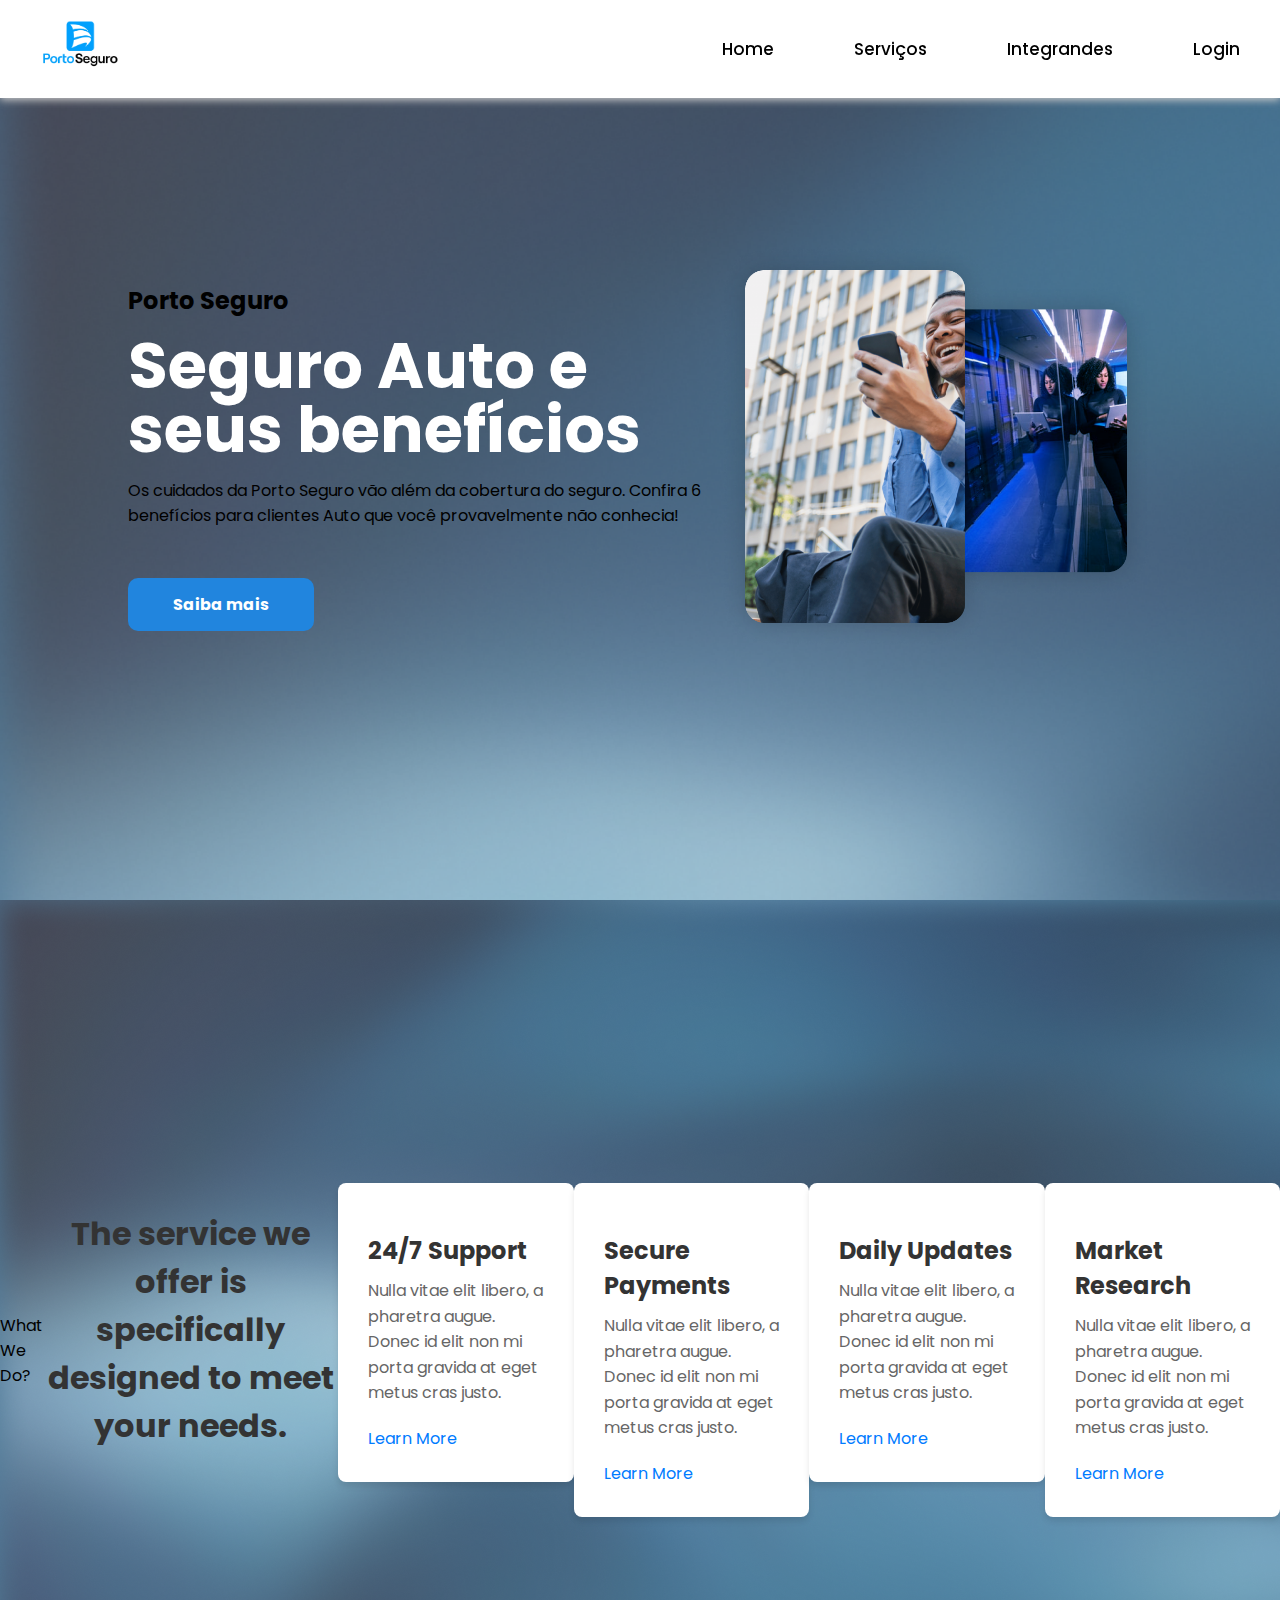
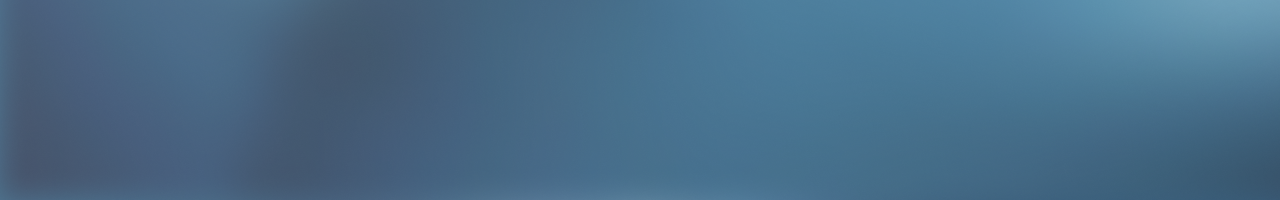
==== index.html @ 53644691 "Inicio" ====
<!DOCTYPE html>
<html lang="Pt-br">
<head>
    <meta charset="UTF-8">
    <meta http-equiv="X-UA-Compatible" content="IE=edge">
    <meta name="viewport" content="width=device-width, initial-scale=1.0">
    <link href='https://unpkg.com/boxicons@2.1.2/css/boxicons.min.css' rel='stylesheet'>
    <link rel="preconnect" href="https://fonts.gstatic.com">
    <link href="https://fonts.googleapis.com/css2?family=Poppins:wght@300;400;500;600&display=swap" rel="stylesheet">
    <link rel="preconnect" href="https://fonts.googleapis.com">
    <link rel="preconnect" href="https://fonts.gstatic.com" crossorigin>
    <link href="https://fonts.googleapis.com/css2?family=Manrope:wght@500;700&display=swap" rel="stylesheet">
    <link rel="stylesheet" href="style.css">
    <link rel="stylesheet" href="card.css">
    <link rel="shortcut icon" href="./favicon.svg" type="image/svg+xml">

    
    <title>Porto Seguro</title>
</head>
<body>
    <header>
        <nav class="navigation">
            <div class="logo">
                <img src="./img/porto-seguro-logo.png" alt="Logo">
            </div>
            <ul class="nav-menu">
                <li class="nav-item"><a href="./index.html">Home</a></li>
                <li class="nav-item"><a href="#">Serviços</a></li>
                <li class="nav-item"><a href="#">Integrandes</a></li>
                <li class="nav-item"><a href="./login.html">Login</a></li>
            
            </ul>
            <div class="menu">
                <span class="bar"></span>
                <span class="bar"></span>
                <span class="bar"></span>
            </div>
        </nav>
    </header>
    <main>
        <section class="home">
            <div class="home-text">
                <h4 class="text-h4">Porto Seguro</h4>
                <h1 class="text-h1">Seguro Auto e seus benefícios </h1>
                <p>Os cuidados da Porto Seguro vão além da cobertura do seguro. Confira 6 benefícios para clientes Auto que você provavelmente não conhecia!</p>
                <a href="#" class="home-btn">Saiba mais</a>
            </div>
            <div class="home-img">
                <img src="./img/imagemtelaprincipal01.png" alt="homen e mulher no celular">
            </div>
        </section>
    </main>


 <!--- #cara-->

        <section class="section service" aria-labelledby="service-label">
            <div class="container">
    
              <p class="section-subtitle" id="service-label">What We Do?</p>
    
              <h2 class="h2 section-title">
                The service we offer is specifically designed to meet your needs.
              </h2>
    
              <ul class="grid-list">
    
                <li>
                  <div class="service-card">
    
                    <div class="card-icon">
                      <ion-icon name="call-outline" aria-hidden="true"></ion-icon>
                    </div>
    
                    <h3 class="h4 card-title">24/7 Support</h3>
    
                    <p class="card-text">
                      Nulla vitae elit libero, a pharetra augue. Donec id elit non mi porta gravida at eget metus cras
                      justo.
                    </p>
    
                    <a href="#" class="btn-text">
                      <span class="span">Learn More</span>
    
                      <ion-icon name="arrow-forward-outline" aria-hidden="true"></ion-icon>
                    </a>
    
                  </div>
                </li>
    
                <li>
                  <div class="service-card">
    
                    <div class="card-icon">
                      <ion-icon name="shield-checkmark-outline" aria-hidden="true"></ion-icon>
                    </div>
    
                    <h3 class="h4 card-title">Secure Payments</h3>
    
                    <p class="card-text">
                      Nulla vitae elit libero, a pharetra augue. Donec id elit non mi porta gravida at eget metus cras
                      justo.
                    </p>
    
                    <a href="#" class="btn-text">
                      <span class="span">Learn More</span>
    
                      <ion-icon name="arrow-forward-outline" aria-hidden="true"></ion-icon>
                    </a>
    
                  </div>
                </li>
    
                <li>
                  <div class="service-card">
    
                    <div class="card-icon">
                      <ion-icon name="cloud-download-outline" aria-hidden="true"></ion-icon>
                    </div>
    
                    <h3 class="h4 card-title">Daily Updates</h3>
    
                    <p class="card-text">
                      Nulla vitae elit libero, a pharetra augue. Donec id elit non mi porta gravida at eget metus cras
                      justo.
                    </p>
    
                    <a href="#" class="btn-text">
                      <span class="span">Learn More</span>
    
                      <ion-icon name="arrow-forward-outline" aria-hidden="true"></ion-icon>
                    </a>
    
                  </div>
                </li>
    
                <li>
                  <div class="service-card">
    
                    <div class="card-icon">
                      <ion-icon name="pie-chart-outline" aria-hidden="true"></ion-icon>
                    </div>
    
                    <h3 class="h4 card-title">Market Research</h3>
    
                    <p class="card-text">
                      Nulla vitae elit libero, a pharetra augue. Donec id elit non mi porta gravida at eget metus cras
                      justo.
                    </p>
    
                    <a href="#" class="btn-text">
                      <span class="span">Learn More</span>
    
                      <ion-icon name="arrow-forward-outline" aria-hidden="true"></ion-icon>
                    </a>
    
                  </div>
                </li>
    
              </ul>
    
            </div>
          </section>
---- style.css ----
@import url('https://fonts.googleapis.com/css2?family=Poppins:wght@300;400;500;600;700&display=swap');

*{
    margin: 0;
    padding: 0;
    box-sizing: border-box;
    font-family: 'Poppins', sans-serif;
    list-style: none;
    text-decoration: none;
}
:root{
    --red:#2185DE;
    --white:#00000000;
    --white01:#ffffff;
    --dark:#000000;
    
}
body {
    background-image: url('img/Desktop\ -\ 6.png');
    background-size: cover;
    background-repeat: no-repeat;
}

.navigation{
    display: flex;
    align-items: center;
    justify-content: space-between;
    padding: 18px 40px;
    box-shadow: 0 0.1rem 0.5rem #ccc;
    width: 100%;
    background: var(--white01);
    transition: all 0.5s;
    position: fixed;
}
.navigation .logo{
    color: var(--red);
    font-size: 1.7rem;
    font-weight: 600;
}
.logo img {
    height: 50px; /* Altura da logo */
}
.logo span{
    color: var(--dark);
}
.navigation ul{
    display: flex;
    align-items: center;
    gap: 5rem;
}
.navigation ul li a{
    color: var(--dark);
    font-size: 17px;
    font-weight: 500;
    transition: all 0.5s;
}
.navigation ul li a:hover{
    color: var(--red);
}
.navigation i{
    cursor: pointer;
    font-size: 1.5rem;
}
.menu{
    cursor: pointer;
    display: none;
}
.menu .bar{
    display: block;
    width: 28px;
    height: 3px;
    border-radius: 3px;
    background: var(--white01);
    margin: 5px auto;
    transition: all 0.3s;
}
.menu .bar:nth-child(1),
.menu .bar:nth-child(3){
    background: var(--white01);
}
.home{
    width: 100%;
    height: 100vh;
    display: flex;
    align-items: center;
    justify-content: space-between;
    padding: 0px 10%;
}
.home-text{
    max-width: 37rem;
}
.home-text .text-h4{
    font-size: 1.5rem;
    color: var(--dark);
    margin-bottom: 1rem;
}
.home-text .text-h1{
    font-size: 4rem;
    margin-bottom: 1rem;
    line-height: 4rem;
    color: var(--white01);

}
.home-text p{
    margin-bottom: 4rem;
}
.home-btn{
    padding: 15px 45px;
    background: var(--red);
    color: var(--white01);
    border-radius: 10px;
    font-weight: 700;
    transition: all 0.5s;
}
.home-btn:hover{
    background: #ffffff00;
}
.home-img img{
    width: 100%;
}
@media (max-width:785px) {
    .navigation{
        padding: 18px 20px;
    }
    .menu{
        display: block;
    }
    .menu.ativo .bar:nth-child(1){
        transform:  translateY(8px) rotate(45deg);
    }
    .menu.ativo .bar:nth-child(2) {
        opacity: 0;
    }
    .menu.ativo .bar:nth-child(3){
        transform: translateY(-8px) rotate(-45deg);
    }
    .nav-menu{
        position: fixed;
        right: -100%;
        top: 70px;
        width: 100%;
        height: 100%;
        flex-direction: column;
        background: var(--white01);
        gap: -10px;
        transition: 0.3s;
    }
    .nav-menu.ativo{
        right: 0;
    }
    .nav-item{
        margin: 16px 0;
    }
    /*main*/
    .home{
        padding: 100px 2%;
        flex-direction: column;
        text-align: center;
        overflow: hidden;
        gap: 5rem;
    }
    .home .text-h4{
        font-size: 15px;
    }
    .home .text-h1{
        font-size: 2.5rem;
        line-height: 3rem;
    }
    .home p{
        font-size: 15px;
    }
    .home-img{
        width: 125%;
    }
}

/* CSS DO LOGIN */

@import url('https://fonts.googleapis.com/css?family=Open+Sans:300,400,700&display=swap');

* {
    margin: 0;
    padding: 0;
    box-sizing: border-box;
    
}

body {
    font-family: 'Open Sans', sans-serif;
    
}
.container {
    display: flex;
    justify-content: center;
    align-items: center;
    height: 100vh;
    background-color: #ecf0f1;
    background-image: url('img/Desktop\ -\ 6.png');
    background-size: cover;
    background-repeat: no-repeat;
}
.content {
    
    background-color: #fff;
    border-radius: 15px;
    width: 960px;
    height: 50%;
    justify-content: space-between;
    align-items: center;
    position: relative;
}
.content::before {
    content: "";
    position: absolute;
    background-color: #2185DE;
    width: 40%;
    height: 100%;
    border-top-left-radius: 15px;
    border-bottom-left-radius: 15px;


    left: 0;
}
.title {
    font-size: 28px;
    font-weight: bold;
    text-transform: capitalize;
}
.title-primary {
    color: #fff;
}
.title-second {
    color: #2185DE;
}
.description {
    font-size: 14px;
    font-weight: 300;
    line-height: 30px;
}
.description-primary {
    color: #fff;
}
.description-second {
    color: #2185DE;
}
.btn {
    border-radius: 15px;
    text-transform: uppercase;
    color: #fff;
    font-size: 10px;
    padding: 10px 50px;
    cursor: pointer;
    font-weight: bold;
    width: 150px;
    align-self: center;
    border: none;
    margin-top: 1rem;
}
.btn-primary {
    background-color: transparent;
    border: 1px solid #fff;
    transition: background-color .3s;
}
.btn-primary:hover {
    background-color: #fff;
    color: #2185DE;
}
.btn-second {
    background-color: #2185DE;
    border: 1px solid #2185DE;
    transition: background-color .3s;
}
.btn-second:hover {
    background-color: #fff;
    border: 1px solid #2185DE;
    color: #2185DE;
}
.first-content {
    display: flex;
}
.first-content .second-column {
    z-index: 11;
}
.first-column {
    text-align: center;
    width: 40%;
    z-index: 10;
}
.second-column {
    width: 60%;
    display: flex;
    flex-direction: column;
    align-items: center;
}
.social-media {
    margin: 1rem 0;
}
.link-social-media:not(:first-child){
    margin-left: 10px;
}
.link-social-media .item-social-media {
    transition: background-color .3s;
}
.link-social-media:hover .item-social-media{
    background-color: #2185DE;
    color: #fff;
    border-color: #2185DE;
}
.list-social-media {
    display: flex;
    list-style-type: none;
}
.item-social-media {
    border: 1px solid #bdc3c7;
    border-radius: 50%;
    width: 35px;
    height: 35px;
    line-height: 35px;
    text-align: center;
    color: #2185DE;
}
.form {
    display: flex;
    flex-direction: column;
    width: 55%;
}
.form input {
    height: 45px;
    width: 100%;
    border: none;
    background-color: #ecf0f1;
}
input:-webkit-autofill 
{    
    -webkit-box-shadow: 0 0 0px 1000px #ecf0f1 inset !important;
    -webkit-text-fill-color: #000 !important;
}
.label-input {
    background-color: #ecf0f1;
    display: flex;
    align-items: center;
    margin: 8px;
}
.icon-modify {
    color: #2185DE;
    padding: 0 5px;
}

/* second content*/

.second-content {
    position: absolute;
    display: flex;
}
.second-content .first-column {
    order: 2;
    z-index: -1;
}
.second-content .second-column {
    order: 1;
    z-index: -1;
}
.password {
    color: #34495e;
    font-size: 14px;
    margin: 15px 0;
    text-align: center;
}
.password::first-letter {
    text-transform: capitalize;
}



.sign-in-js .first-content .first-column {
    z-index: -1;
}

.sign-in-js .second-content .second-column {
    z-index: 11;
}
.sign-in-js .second-content .first-column {
    z-index: 13;
}

.sign-in-js .content::before {
    left: 60%;
    border-top-left-radius: 0;
    border-bottom-left-radius: 0;
    border-top-right-radius: 15px;
    border-bottom-right-radius: 15px;
    animation: slidein 1s; 

    z-index: 12;
}

.sign-up-js .content::before {
    animation: slideout 1s; 

    z-index: 12;
}

.sign-up-js .second-content .first-column,
.sign-up-js .second-content .second-column {
    z-index: -1;
}

.sign-up-js .first-content .second-column {
    z-index: 11;
}

.sign-up-js .first-content .first-column {
    z-index: 13;    
}


/* DESLOCAMENTO CONTEÚDO ATRÁS DO CONTENT:BEFORE*/
.sign-in-js .first-content .second-column {

    z-index: -1;
    position: relative;
    animation: deslocamentoEsq 1.3s; 
}

.sign-up-js .second-content .second-column {
    position: relative;
    z-index: -1;
    animation: deslocamentoDir 1.3s; 
}



@keyframes deslocamentoEsq {

    from {
        left: 0;
        opacity: 1;
        z-index: 12;
    }

    25% {
        left: -80px;
        opacity: .5;
        
    }

    50% {
        left: -100px;
        opacity: .2;
        
    }

    to {
        left: -110px;
        opacity: 0;
        z-index: -1;
    }
}


@keyframes deslocamentoDir {

    from {
        left: 0;
        z-index: 12;
    }

    25% {
        left: 80px;
        
    }

    50% {
        left: 100px;
        
    }

    to {
        left: 110px;
        z-index: -1;
    }
}


/*ANIMAÇÃO CSS*/

@keyframes slidein {

    from {
        left: 0;
        width: 40%;
    }

    25% {
        left: 5%;
        width: 50%;
    }

    50% {
        left: 25%;
        width: 60%;
    }

    75% {
        left: 45%;
        width: 50%;
    }

    to {
        left: 60%;
        width: 40%;
    }
}

@keyframes slideout {

    from {
        left: 60%;
        width: 40%;
    }

    25% {
        left: 45%;
        width: 50%;
    }

    50% {
        left: 25%;
        width: 60%;
    }

    75% {
        left: 5%;
        width: 50%;
    }

    to {
        left: 0;
        width: 40%;
    }
}

/*VERSÃO MOBILE*/
@media screen and (max-width: 1040px) {
    .content {
        width: 100%;
        height: 100%;
    }

    .content::before {
        width: 100%;
        height: 40%;
        top: 0;
        border-radius: 0;
    }
    .first-content, .second-content {
        flex-direction: column;
        justify-content: space-around;
    }

    .first-column, .second-column {
        width: 100%;
    }
    
    .sign-in-js .content::before {
        top: 60%;
        left: 0;
        border-radius: 0;

    }

    .form {
        width: 90%;
    }
    
    /* ANIMAÇÃO MOBILE CSS*/

    @keyframes deslocamentoEsq {

        from {
            top: 0;
            opacity: 1;
            z-index: 12;
        }
    
        25% {
            top: -80px;
            opacity: .5;
        }
    
        50% {
            top: -100px;
            opacity: .2;
            
        }
    
        to {
            top: -110px;
            opacity: 0;
            z-index: -1;
        }
    }
    
    
    @keyframes deslocamentoDir {
    
        from {
            top: 0;
            z-index: 12;
        }
    
        25% {
            top: 80px;
        }
    
        50% {
            top: 100px;
        }
    
        to {
            top: 110px;
            z-index: -1;
        }
    }
    
    
    
    @keyframes slidein {
    
        from {
            top: 0;
            height: 40%;
        }
    
        25% {
            top: 5%;
            height: 50%;
        }
    
        50% {
            top: 25%;
            height: 60%;
        }
    
        75% {
            top: 45%;
            height: 50%;
        }
    
        to {
            top: 60%;
            height: 40%;
        }
    }
    
    @keyframes slideout {
    
        from {
            top: 60%;
            height: 40%;
        }
    
        25% {
            top: 45%;
            height: 50%;
        }
    
        50% {
            top: 25%;
            height: 60%;
        }
    
        75% {
            top: 5%;
            height: 50%;
        }
    
        to {
            top: 0;
            height: 40%;
        }
    }
   
}

@media screen and (max-width: 740px) {
    .form {
        width: 50%;
    }
}

@media screen and (max-width: 425px) {
    .form {
        width: 100%;
    }
}

.features .box-container {
    display: grid;
    grid-template-columns: repeat(auto-fit, minmax(32rem, 1fr));
    gap: 1.5rem;
}
.features .box-container .box {
    background: #111;
}

.features .box-container .box.second {
    display: flex;
    flex-flow: column-reverse;
}

.features .box-container .box:hover .image img {
    transform: scale(1.1);
}
.features .box-container .box .image {
    height: 30rem;
    width: 100%;
    overflow: hidden;
}

.features .box-container .box .image img {
    height: 100%;
    width: 100%;
    object-fit: cover;
}
.features .box-container .box .content {
    padding: 2rem;
    text-align: center;
}

.features .box-container .box .content img {
    height: 9rem;
    margin-bottom: 1rem;
    filter: invert(1);
}

.features .box-container .box .content h3 {
    font-size: 2rem;
    color: rgb(5, 238, 21);
}

.features .box-container .box .content p {
    line-height: 2;
    font-size: 1.5rem;
    color: #aaa;
    padding: 1rem 0;
}

    /* Cara */

  /* Estilos para o título da seção */
  .section-title {
    color: #333;
    font-size: 32px;
    font-weight: bold;
    text-align: center;
    margin-bottom: 40px;
  }
  
  /* Estilos para os itens da lista */
  .grid-list {
    list-style: none;
    padding: 0;
    margin: 0;
    display: flex;
    justify-content: space-between;
  }
  
  /* Estilos para os cartões de serviço */
  .service-card {
    background-color: #fff;
    padding: 30px;
    border-radius: 8px;
    box-shadow: 0 4px 6px rgba(0, 0, 0, 0.1);
    transition: all 0.3s ease;
  }
  
  .service-card:hover {
    box-shadow: 0 6px 8px rgba(0, 0, 0, 0.2);
  }
  
  /* Estilos para o ícone do cartão */
  .card-icon {
    text-align: center;
    margin-bottom: 20px;
  }
  
  .card-icon ion-icon {
    font-size: 36px;
    color: #333;
  }
  
  /* Estilos para o título do cartão */
  .card-title {
    color: #333;
    font-size: 24px;
    font-weight: bold;
    margin-bottom: 10px;
  }
  
  /* Estilos para o texto do cartão */
  .card-text {
    color: #666;
    font-size: 16px;
    line-height: 1.6;
    margin-bottom: 20px;
  }
  
  /* Estilos para o botão do cartão */
  .btn-text {
    color: #007bff;
    text-decoration: none;
    display: inline-block;
    transition: color 0.3s ease;
  }
  
  .btn-text:hover {
    color: #0056b3;
  }
  
  /* Estilos para o ícone do botão */
  .btn-text ion-icon {
    font-size: 16px;
    vertical-align: middle;
    margin-left: 5px;
  }
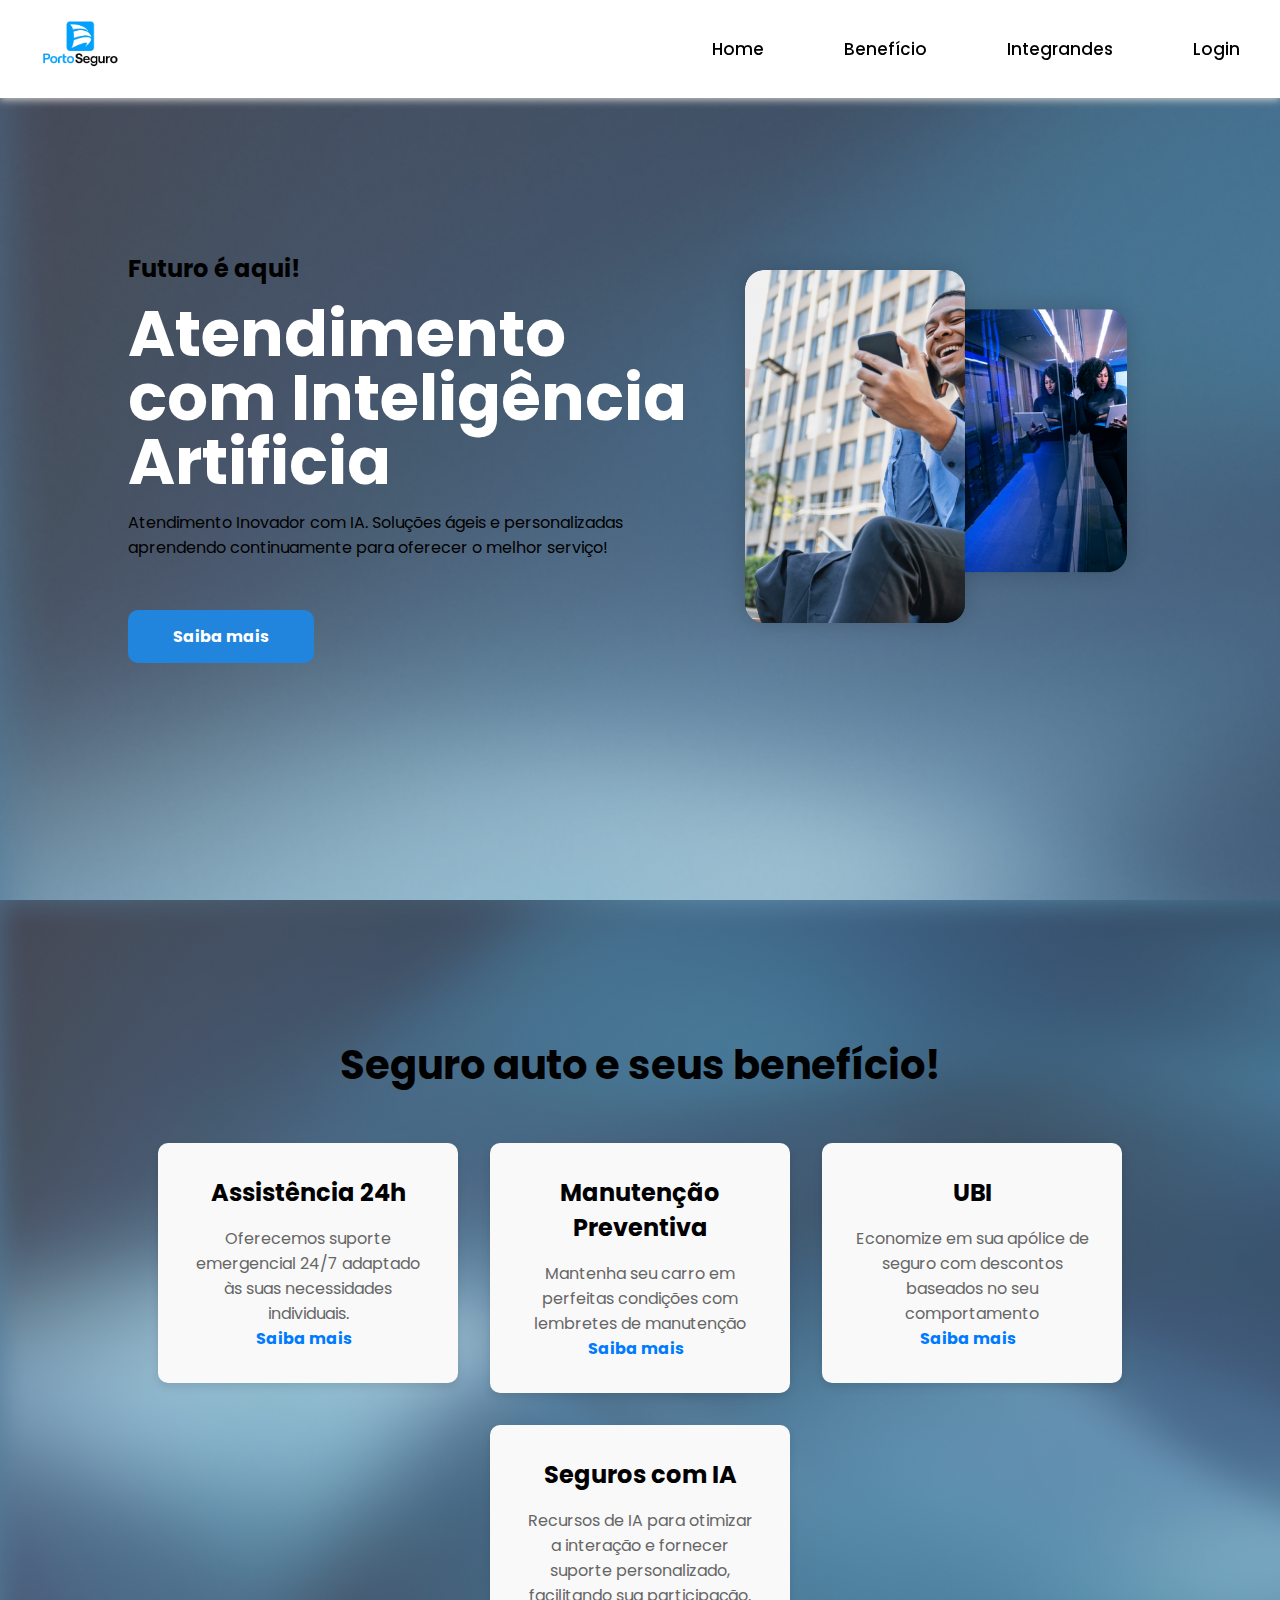
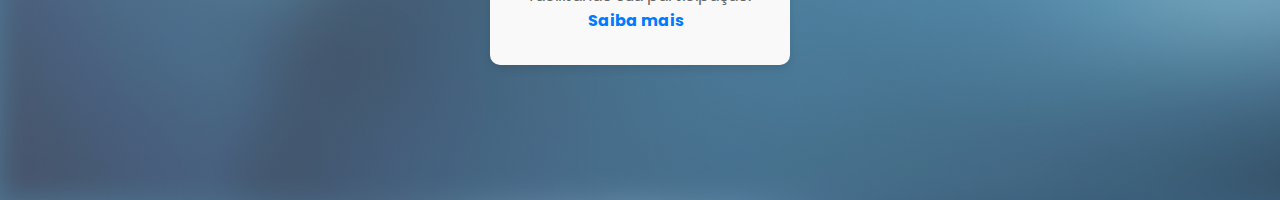
==== commit acd556bd: "texto" ====
--- a/index.html
+++ b/index.html
@@ -25,7 +25,7 @@
             </div>
             <ul class="nav-menu">
                 <li class="nav-item"><a href="./index.html">Home</a></li>
-                <li class="nav-item"><a href="#">Serviços</a></li>
+                <li class="nav-item"><a href="#">Benefício</a></li>
                 <li class="nav-item"><a href="#">Integrandes</a></li>
                 <li class="nav-item"><a href="./login.html">Login</a></li>
             
@@ -40,9 +40,9 @@
     <main>
         <section class="home">
             <div class="home-text">
-                <h4 class="text-h4">Porto Seguro</h4>
-                <h1 class="text-h1">Seguro Auto e seus benefícios </h1>
-                <p>Os cuidados da Porto Seguro vão além da cobertura do seguro. Confira 6 benefícios para clientes Auto que você provavelmente não conhecia!</p>
+                <h4 class="text-h4">Futuro é aqui!</h4>
+                <h1 class="text-h1">Atendimento com Inteligência Artificia</h1>
+                <p>Atendimento Inovador com IA. Soluções ágeis e personalizadas aprendendo continuamente para oferecer o melhor serviço!</p>
                 <a href="#" class="home-btn">Saiba mais</a>
             </div>
             <div class="home-img">
@@ -57,10 +57,8 @@
         <section class="section service" aria-labelledby="service-label">
             <div class="container">
     
-              <p class="section-subtitle" id="service-label">What We Do?</p>
-    
               <h2 class="h2 section-title">
-                The service we offer is specifically designed to meet your needs.
+                Seguro auto e seus benefício!
               </h2>
     
               <ul class="grid-list">
@@ -72,15 +70,14 @@
                       <ion-icon name="call-outline" aria-hidden="true"></ion-icon>
                     </div>
     
-                    <h3 class="h4 card-title">24/7 Support</h3>
+                    <h3 class="h4 card-title">Assistência 24h</h3>
     
                     <p class="card-text">
-                      Nulla vitae elit libero, a pharetra augue. Donec id elit non mi porta gravida at eget metus cras
-                      justo.
+                        Oferecemos suporte emergencial 24/7 adaptado às suas necessidades individuais.
                     </p>
     
-                    <a href="#" class="btn-text">
-                      <span class="span">Learn More</span>
+                    <a href="./login.html" class="btn-text">
+                      <span class="span">Saiba mais</span>
     
                       <ion-icon name="arrow-forward-outline" aria-hidden="true"></ion-icon>
                     </a>
@@ -95,15 +92,14 @@
                       <ion-icon name="shield-checkmark-outline" aria-hidden="true"></ion-icon>
                     </div>
     
-                    <h3 class="h4 card-title">Secure Payments</h3>
+                    <h3 class="h4 card-title">Manutenção Preventiva</h3>
     
                     <p class="card-text">
-                      Nulla vitae elit libero, a pharetra augue. Donec id elit non mi porta gravida at eget metus cras
-                      justo.
+                        Mantenha seu carro em perfeitas condições com lembretes de manutenção
                     </p>
     
-                    <a href="#" class="btn-text">
-                      <span class="span">Learn More</span>
+                    <a href="./login.html" class="btn-text">
+                      <span class="span">Saiba mais</span>
     
                       <ion-icon name="arrow-forward-outline" aria-hidden="true"></ion-icon>
                     </a>
@@ -118,15 +114,14 @@
                       <ion-icon name="cloud-download-outline" aria-hidden="true"></ion-icon>
                     </div>
     
-                    <h3 class="h4 card-title">Daily Updates</h3>
+                    <h3 class="h4 card-title">UBI</h3>
     
                     <p class="card-text">
-                      Nulla vitae elit libero, a pharetra augue. Donec id elit non mi porta gravida at eget metus cras
-                      justo.
+                        Economize em sua apólice de seguro com descontos baseados no seu comportamento
                     </p>
     
-                    <a href="#" class="btn-text">
-                      <span class="span">Learn More</span>
+                    <a href="./login.html" class="btn-text">
+                      <span class="span">Saiba mais</span>
     
                       <ion-icon name="arrow-forward-outline" aria-hidden="true"></ion-icon>
                     </a>
@@ -141,15 +136,14 @@
                       <ion-icon name="pie-chart-outline" aria-hidden="true"></ion-icon>
                     </div>
     
-                    <h3 class="h4 card-title">Market Research</h3>
+                    <h3 class="h4 card-title">Seguros com IA</h3>
     
                     <p class="card-text">
-                      Nulla vitae elit libero, a pharetra augue. Donec id elit non mi porta gravida at eget metus cras
-                      justo.
+                      Recursos de IA para otimizar a interação e fornecer suporte personalizado, facilitando sua participação.
                     </p>
     
-                    <a href="#" class="btn-text">
-                      <span class="span">Learn More</span>
+                    <a href="./login.html" class="btn-text">
+                      <span class="span">Saiba mais</span>
     
                       <ion-icon name="arrow-forward-outline" aria-hidden="true"></ion-icon>
                     </a>
--- a/style.css
+++ b/style.css
@@ -747,70 +747,56 @@
 }
 
     /* Cara */
-
-  /* Estilos para o título da seção */
+/* Centralizando o texto */
+
+.section.service {
+    text-align: center;
+  }
+  
+  /* Estilizando o subtítulo da seção */
+  .section-subtitle {
+    font-size: 1.5rem;
+    margin-bottom: 2rem;
+    
+  }
+  
+  /* Estilizando o título da seção */
   .section-title {
-    color: #333;
-    font-size: 32px;
+    font-size: 2.5rem;
+    margin-bottom: 3rem;
+
+  }
+  
+  /* Estilizando os cartões de serviço */
+  .service-card {
+    background-color: #f9f9f9;
+    border-radius: 10px;
+    padding: 2rem;
+    box-shadow: 0 4px 8px rgba(0, 0, 0, 0.1);
+    transition: box-shadow 0.3s ease;
+  }
+  
+  .service-card:hover {
+    box-shadow: 0 8px 16px rgba(255, 255, 255, 0.2);
+  }
+  
+  /* Estilizando o título do cartão */
+  .card-title {
+    font-size: 1.5rem;
+    margin-bottom: 1rem;
+  }
+  
+  /* Estilizando o texto do cartão */
+  .card-text {
+    font-size: 1rem;
+    color: #666;
+  }
+  
+  /* Estilizando o botão de texto */
+  .btn-text {
+    text-decoration: none;
+    color: #007bff;
     font-weight: bold;
-    text-align: center;
-    margin-bottom: 40px;
-  }
-  
-  /* Estilos para os itens da lista */
-  .grid-list {
-    list-style: none;
-    padding: 0;
-    margin: 0;
-    display: flex;
-    justify-content: space-between;
-  }
-  
-  /* Estilos para os cartões de serviço */
-  .service-card {
-    background-color: #fff;
-    padding: 30px;
-    border-radius: 8px;
-    box-shadow: 0 4px 6px rgba(0, 0, 0, 0.1);
-    transition: all 0.3s ease;
-  }
-  
-  .service-card:hover {
-    box-shadow: 0 6px 8px rgba(0, 0, 0, 0.2);
-  }
-  
-  /* Estilos para o ícone do cartão */
-  .card-icon {
-    text-align: center;
-    margin-bottom: 20px;
-  }
-  
-  .card-icon ion-icon {
-    font-size: 36px;
-    color: #333;
-  }
-  
-  /* Estilos para o título do cartão */
-  .card-title {
-    color: #333;
-    font-size: 24px;
-    font-weight: bold;
-    margin-bottom: 10px;
-  }
-  
-  /* Estilos para o texto do cartão */
-  .card-text {
-    color: #666;
-    font-size: 16px;
-    line-height: 1.6;
-    margin-bottom: 20px;
-  }
-  
-  /* Estilos para o botão do cartão */
-  .btn-text {
-    color: #007bff;
-    text-decoration: none;
-    display: inline-block;
     transition: color 0.3s ease;
   }
   
@@ -818,10 +804,29 @@
     color: #0056b3;
   }
   
-  /* Estilos para o ícone do botão */
+  /* Estilizando o ícone dentro do botão */
   .btn-text ion-icon {
-    font-size: 16px;
-    vertical-align: middle;
-    margin-left: 5px;
+    margin-left: 0.5rem;
+  }
+  
+  /* Estilizando a lista de cartões */
+  .grid-list {
+    display: flex;
+    flex-wrap: wrap;
+    justify-content: center;
+    gap: 2rem;
+  }
+  
+  /* Estilizando os itens da lista */
+  .grid-list li {
+    flex: 1 1 300px;
+    max-width: 300px;
+  }
+  
+  /* Posicionando o título acima dos cartões */
+  .container {
+    display: flex;
+    flex-direction: column;
+    align-items: center;
   }
   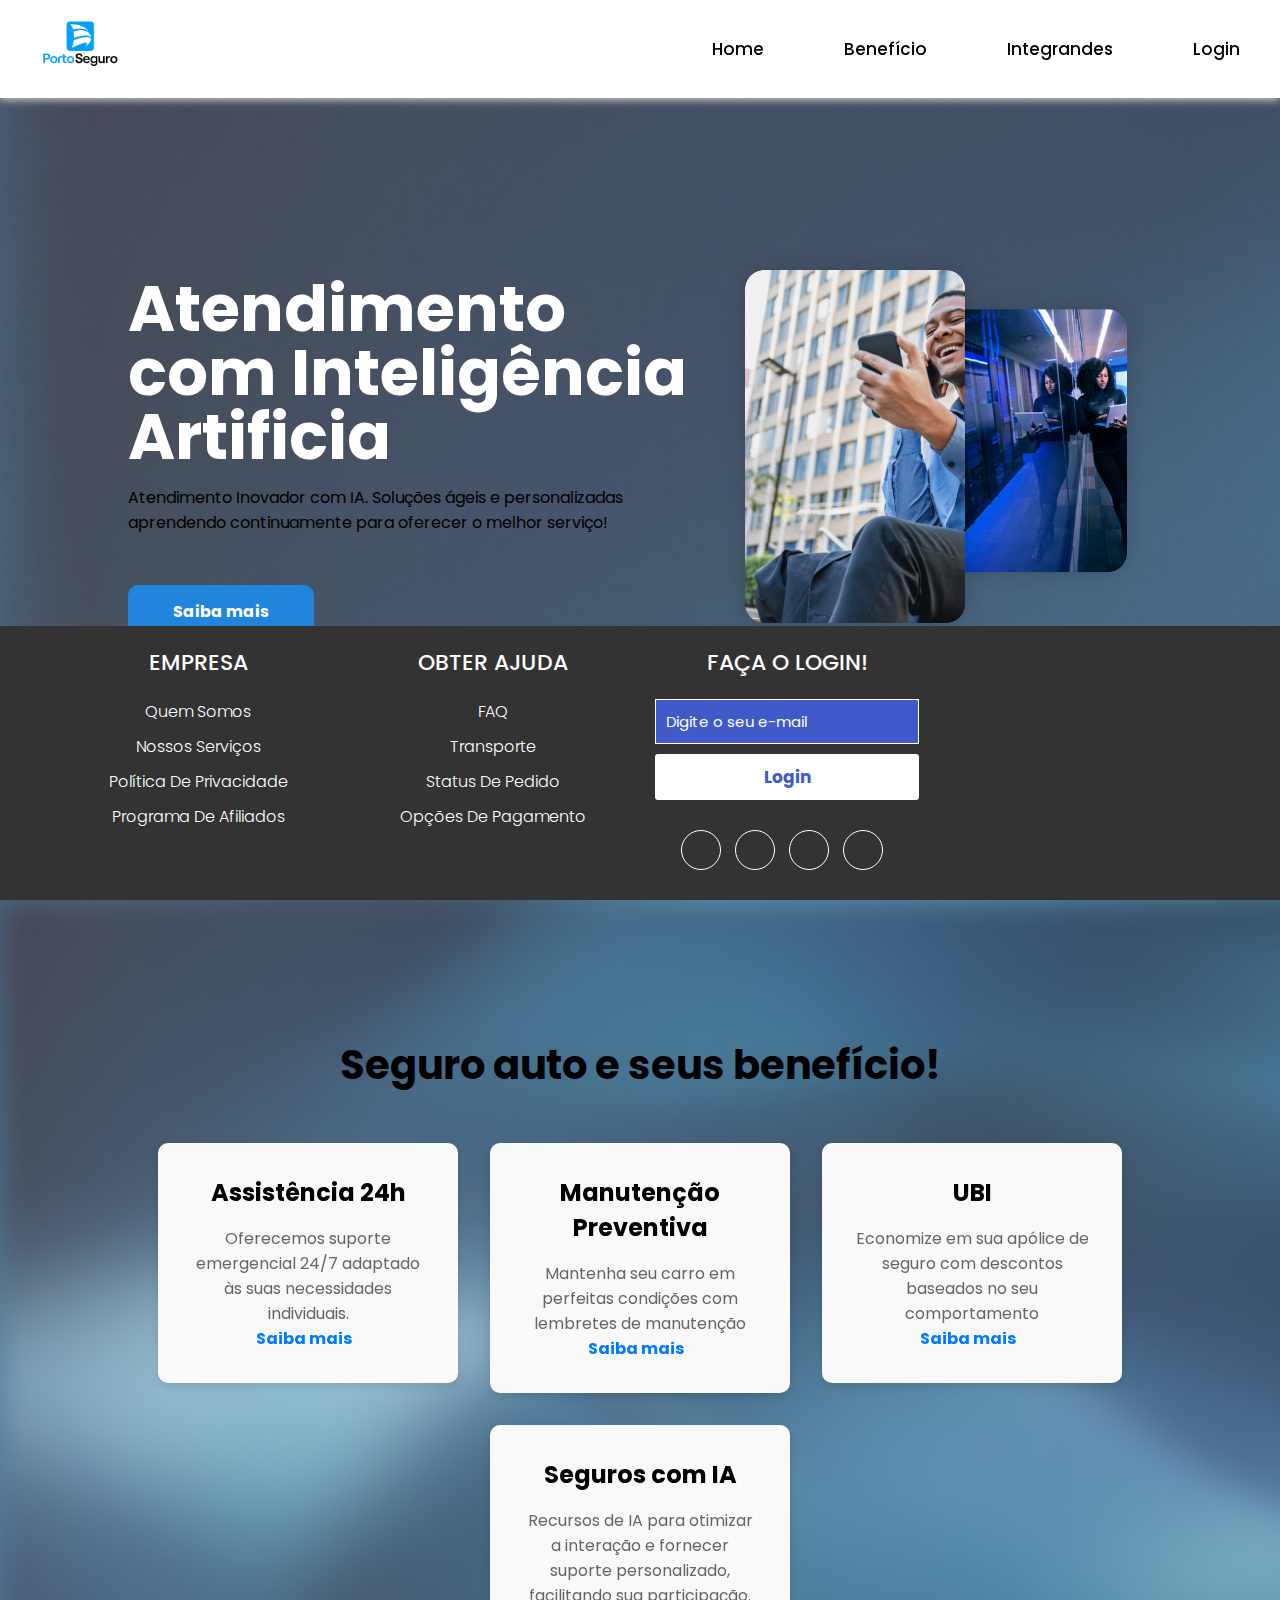
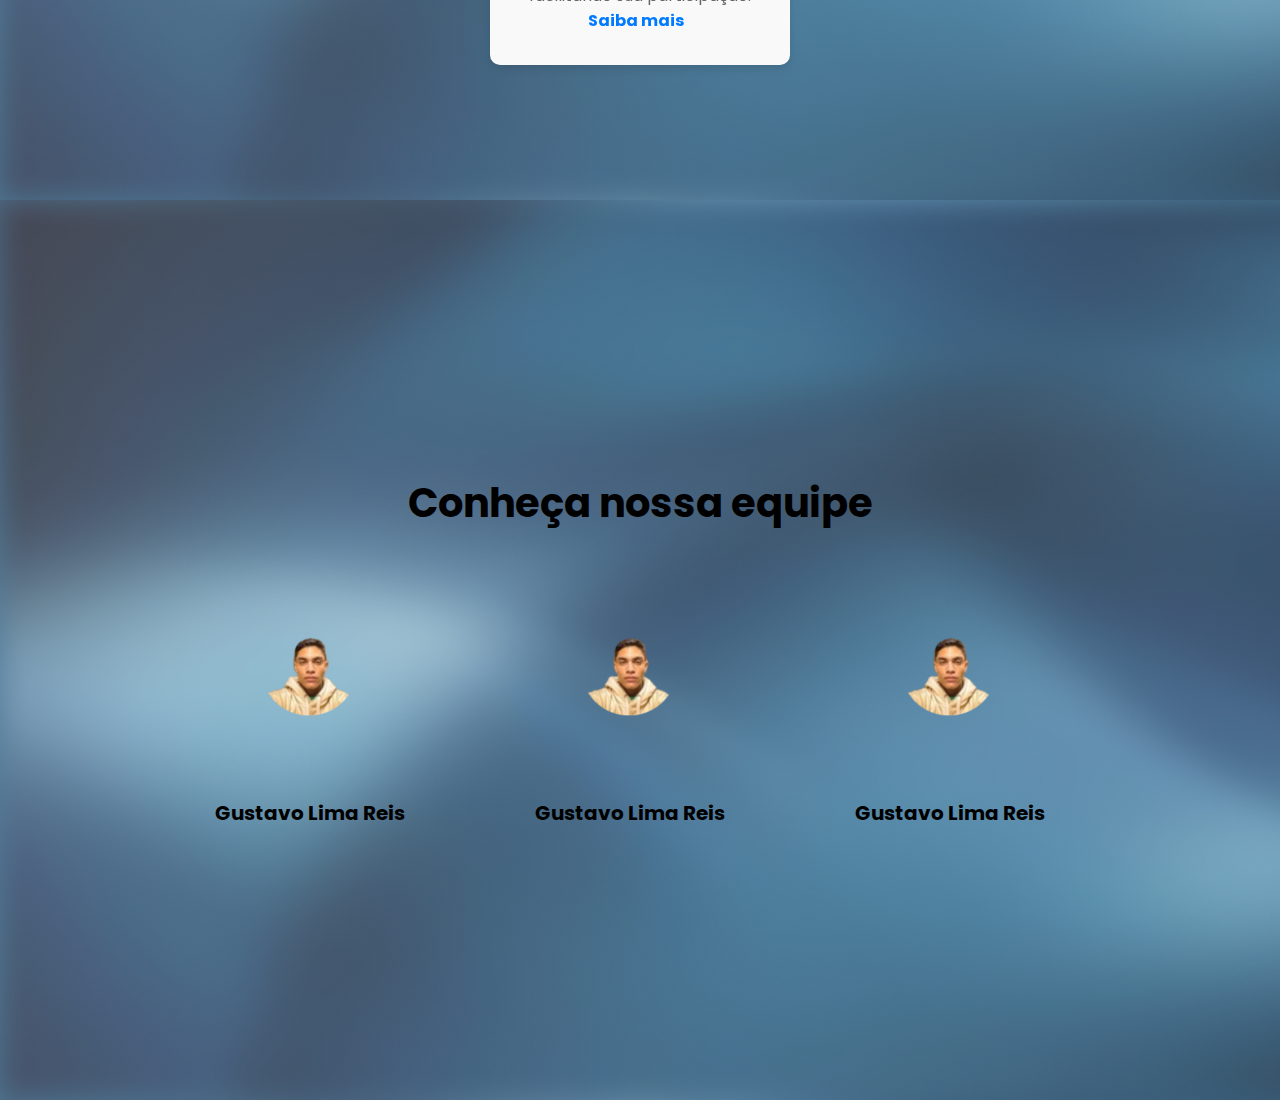
==== commit e0da35c1: "rodape e integgrantes" ====
--- a/index.html
+++ b/index.html
@@ -40,7 +40,6 @@
     <main>
         <section class="home">
             <div class="home-text">
-                <h4 class="text-h4">Futuro é aqui!</h4>
                 <h1 class="text-h1">Atendimento com Inteligência Artificia</h1>
                 <p>Atendimento Inovador com IA. Soluções ágeis e personalizadas aprendendo continuamente para oferecer o melhor serviço!</p>
                 <a href="#" class="home-btn">Saiba mais</a>
@@ -152,8 +151,66 @@
                 </li>
     
               </ul>
-    
-            </div>
-          </section>
-
-          +            </div>
+
+
+            <section class="team" aria-labelledby="team-label">
+                <div class="container">
+                    <h2 class="h2 section-title">Conheça nossa equipe</h2>
+                    <div class="team-slider">
+                        <div class="team-member">
+                            <img src="./img/foto-gur200.png" alt="Nome do Integrante 1">
+                            <h3 class="h4 member-name">Gustavo Lima Reis</h3>
+                        </div>
+                        <div class="team-member">
+                            <img src="./img/foto-gur200.png" alt="Nome do Integrante 2">
+                            <h3 class="h4 member-name">Gustavo Lima Reis</h3>
+                        </div>
+                        <div class="team-member">
+                            <img src="./img/foto-gur200.png" alt="Nome do Integrante 2">
+                            <h3 class="h4 member-name">Gustavo Lima Reis</h3>
+                        </div>
+                                        <!--RODAPE-->
+
+                                        <footer>
+                                            <div class="container-footer">
+                                                <div class="row-footer">
+                                                    <div class="footer-col">
+                                                        <h4>Empresa</h4>
+                                                        <ul>
+                                                            <li><a href="#"> Quem somos </a></li>
+                                                            <li><a href=""> nossos serviços </a></li>
+                                                            <li><a href=""> política de privacidade </a></li>
+                                                            <li><a href=""> programa de afiliados</a></li>
+                                                        </ul>
+                                                    </div>
+                                                    
+                                                    <div class="footer-col">
+                                                        <h4>Obter ajuda</h4>
+                                                        <ul>
+                                                            <li><a href="#">FAQ</a></li>
+                                                            <li><a href="#">Transporte</a></li>
+                                                            <li><a href="#">Status De Pedido</a></li>
+                                                            <li><a href="#">Opções De Pagamento</a></li>
+                                                        </ul>
+                                                    </div>
+
+                                                    <div class="footer-col">
+                                                        <h4>Faça o login!</h4>
+                                                        <div class="form-sub">
+                                                            <form>
+                                                                <input type="email" placeholder="Digite o seu e-mail" required>
+                                                                <button>Login</button>
+                                                            </form>
+                                                        </div>
+                                    
+                                                        <div class="medias-socias">
+                                                            <a href="#"> <i class="fa fa-facebook"></i> </a>
+                                                            <a href="#"> <i class="fa fa-instagram"></i> </a>
+                                                            <a href="#"> <i class="fa fa-twitter"></i> </a>
+                                                            <a href="#"> <i class="fa fa-linkedin"></i> </a>
+                                                        </div>
+<body>
+
+                                                        
+                                    --- a/style.css
+++ b/style.css
@@ -749,6 +749,7 @@
     /* Cara */
 /* Centralizando o texto */
 
+/* Centralizando o texto */
 .section.service {
     text-align: center;
   }
@@ -757,18 +758,17 @@
   .section-subtitle {
     font-size: 1.5rem;
     margin-bottom: 2rem;
-    
   }
   
   /* Estilizando o título da seção */
   .section-title {
     font-size: 2.5rem;
     margin-bottom: 3rem;
-
   }
   
   /* Estilizando os cartões de serviço */
   .service-card {
+    position: relative; /* Para posicionamento absoluto do círculo */
     background-color: #f9f9f9;
     border-radius: 10px;
     padding: 2rem;
@@ -777,7 +777,7 @@
   }
   
   .service-card:hover {
-    box-shadow: 0 8px 16px rgba(255, 255, 255, 0.2);
+    box-shadow: 0 8px 16px rgba(0, 0, 0, 0.2);
   }
   
   /* Estilizando o título do cartão */
@@ -829,4 +829,156 @@
     flex-direction: column;
     align-items: center;
   }
-  +  
+ /*integrantes*/
+
+ .team-slider {
+    display: flex;
+    overflow-x: auto;
+    scroll-snap-type: x mandatory;
+    -webkit-overflow-scrolling: touch;
+}
+
+.team-member {
+    flex: 0 0 auto;
+    scroll-snap-align: start;
+    margin-right: 20px;
+    width: 300px; /* largura do cartão do membro */
+}
+
+.member-name {
+    font-size: 20px;
+    margin-top: 10px;
+}
+
+/*RODAPE*/
+
+@import url('https://fonts.googleapis.com/css2?family=Poppins:wght@300;400;500;600&display=swap');
+*{
+    margin: 0;
+    padding: 0;
+    box-sizing: border-box;
+    font-family: 'Poppins', sans-serif;
+}
+footer{
+    background-color: #415aca;
+    padding: 50px 0;
+}
+.container-footer{
+    max-width: 1400px;
+    padding: 0 4%;
+    margin: auto;
+}
+.row-footer{
+    display: flex;
+    flex-wrap: wrap;
+}
+
+.footer-col{
+    width: 25%;
+    padding: 0 15px;
+}
+.footer-col h4{
+    font-size: 22px;
+    color: white;
+    margin-bottom: 20px;
+    font-weight: 500;
+    position: relative;
+    text-transform: uppercase;
+}
+.footer-col ul{
+    list-style: none;
+}
+.footer-col ul li{
+    margin: 10px 0;
+}
+.footer-col ul li a{
+    font-size: 16px;
+    text-transform: capitalize;
+    color: white;
+    text-decoration: none;
+    font-weight: 300;
+    display: block;
+    transition: all 0.3s ease;
+}
+.footer-col ul li a:hover{
+    color: #cecdcd;
+    padding-left: 10px;
+}
+.footer-col .medias-socias{
+    margin-top: 30px;
+}
+.footer-col .medias-socias a{
+    display: inline-flex;
+    align-items: center;
+    justify-content: center;
+    height: 40px;
+    width: 40px;
+    margin: 0 10px 10px 0;
+    text-decoration: none;
+    border-radius: 50%;
+    color: white;
+    border: 1px solid white;
+    transition: all 0.5s ease;
+}
+.footer-col .medias-socias a i{
+    font-size: 20px;
+}
+
+.footer-col .medias-socias a:hover{
+    color: #415aca;
+    background-color: white;
+}
+.footer-col .form-sub input{
+    width: 100%;
+    padding: 10px;
+    font-size: 15px;
+    outline: none;
+    border: 1px solid white;
+    color: white;
+    background-color: #415aca;
+}
+.footer-col .form-sub input::placeholder{
+    color: white;
+}
+.footer-col .form-sub button{
+    width: 100%;
+    margin-top: 10px;
+    padding: 10px; 
+    font-size: 17px;
+    outline: none;
+    border: none;
+    cursor: pointer;
+    color: #415aca;
+    border-radius: 3px;
+    font-weight: bold;
+    background-color: white;        
+}
+/* Responsivo */
+@media (max-width: 800px) {
+    .footer-col{
+        width: 50%;
+        margin-bottom: 30px;
+    }
+}
+@media (max-width:600px) {
+    .footer-col{
+        width: 100%;
+    }
+}
+
+
+footer {
+    position: fixed;
+    bottom: 0;
+    left: 0;
+    width: 100%;
+    background-color: #333; /* Adicione a cor de fundo desejada */
+    color: #fff; /* Adicione a cor do texto desejada */
+    padding: 20px 0; /* Adicione o espaçamento interno desejado */
+    transition: bottom 0.3s; /* Adiciona um efeito de transição suave */
+}
+
+.hidden {
+    bottom: -200px; /* Oculta o rodapé */
+}
